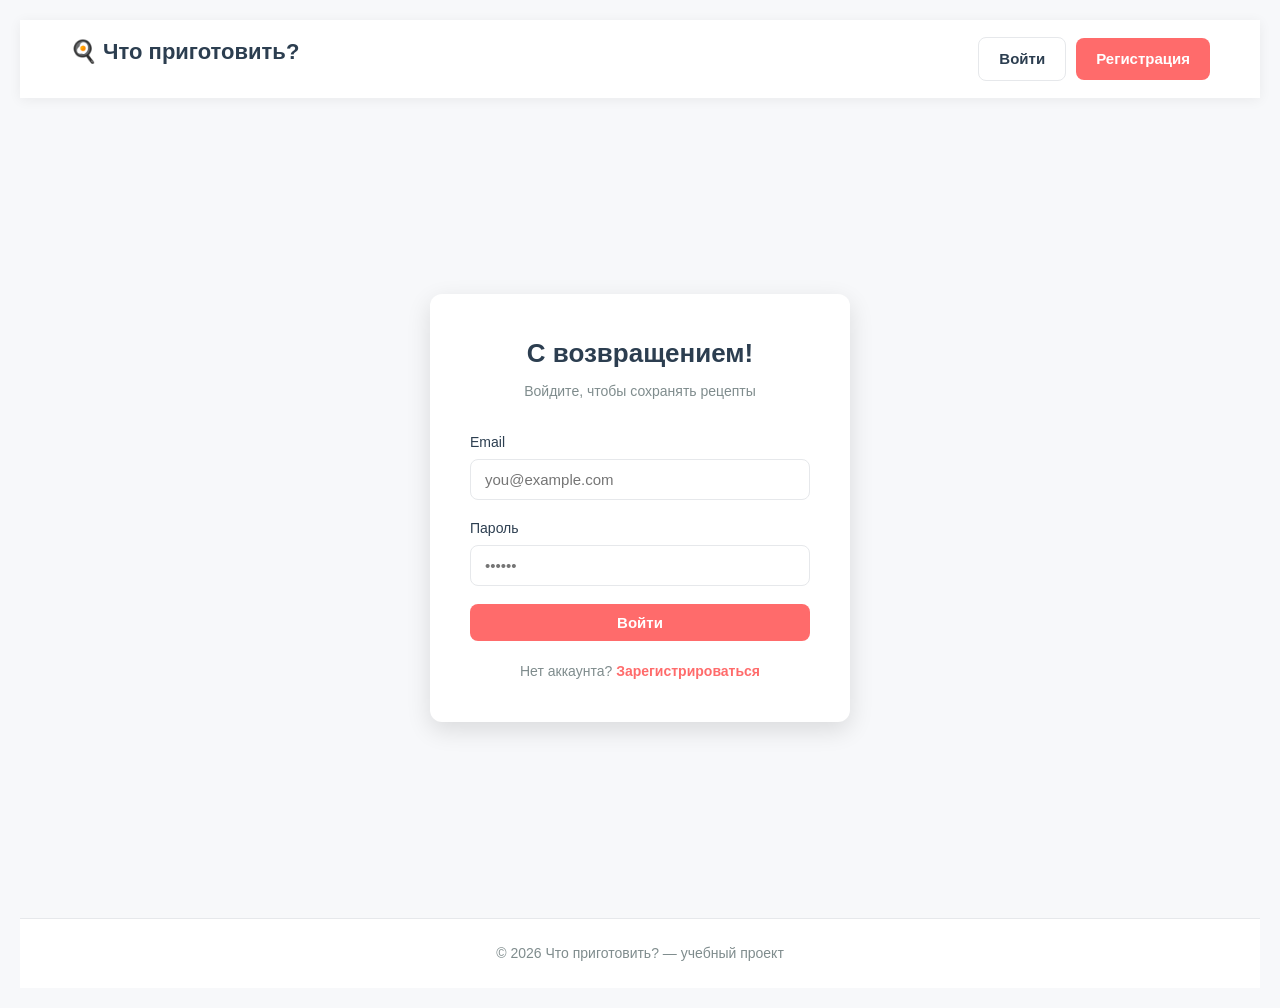
==== add-recipe.html @ a3bfb8cf "пофиксила кнопку на главной странице" ====
<!DOCTYPE html>
<html lang="ru">
<head>
    <meta charset="UTF-8">
    <meta name="viewport" content="width=device-width, initial-scale=1.0">
    <title>Добавить рецепт — Что приготовить?</title>
    <link rel="stylesheet" href="css/style.css">
</head>
<body>

    <header class="header">
        <div class="container header__inner">
            <h1 class="logo"><a href="index.html">🍳 Что приготовить?</a></h1>
            <div id="authBlock"></div>
        </div>
    </header>

    <main>
        <div class="container" style="max-width: 720px;">
            <h1 style="margin-bottom: 8px;">Добавить рецепт</h1>
            <p style="color: var(--color-text-light); margin-bottom: 24px;">
                Поделитесь своим любимым рецептом с сообществом
            </p>

            <div class="form-error" id="errorBox"></div>

            <form id="addRecipeForm" class="recipe-section">

                <div class="form-group">
                    <label for="title">Название рецепта *</label>
                    <input type="text" id="title" required placeholder="Например: Шарлотка с яблоками">
                </div>

                <div class="form-group">
                    <label for="image">Ссылка на фото</label>
                    <input type="url" id="image" placeholder="https://...">
                    <small style="color: var(--color-text-light); font-size: 12px;">
                        Вставьте ссылку на картинку из интернета
                    </small>
                </div>

                <div style="display: grid; grid-template-columns: 1fr 1fr; gap: 16px;">
                    <div class="form-group">
                        <label for="category">Категория *</label>
                        <select id="category" required>
                            <option value="">— выберите —</option>
                            <option value="breakfast">Завтрак</option>
                            <option value="dinner">Обед</option>
                            <option value="dessert">Десерт</option>
                            <option value="drinks">Напитки</option>
                        </select>
                    </div>

                    <div class="form-group">
                        <label for="difficulty">Сложность *</label>
                        <select id="difficulty" required>
                            <option value="easy">Легко</option>
                            <option value="medium">Средне</option>
                            <option value="hard">Сложно</option>
                        </select>
                    </div>
                </div>

                <div style="display: grid; grid-template-columns: 1fr 1fr; gap: 16px;">
                    <div class="form-group">
                        <label for="time">Время готовки (мин) *</label>
                        <input type="number" id="time" min="1" required placeholder="30">
                    </div>

                    <div class="form-group">
                        <label for="servings">Порции *</label>
                        <input type="number" id="servings" min="1" required placeholder="2">
                    </div>
                </div>

                <div class="form-group">
                    <label>Ингредиенты *</label>
                    <div id="ingredientsList"></div>
                    <button type="button" class="btn btn--ghost" id="addIngredient" style="margin-top: 8px;">
                        ➕ Добавить ингредиент
                    </button>
                </div>

                <div class="form-group">
                    <label>Шаги приготовления *</label>
                    <div id="stepsList"></div>
                    <button type="button" class="btn btn--ghost" id="addStep" style="margin-top: 8px;">
                        ➕ Добавить шаг
                    </button>
                </div>

                <div style="display: flex; gap: 12px; margin-top: 24px;">
                    <button type="submit" class="btn btn--primary">Сохранить рецепт</button>
                    <a href="index.html" class="btn btn--ghost">Отмена</a>
                </div>

            </form>
        </div>
    </main>

    <footer class="footer">
        <p>© 2026 Что приготовить? — учебный проект</p>
    </footer>

    <script src="js/data.js"></script>
    <script src="js/auth.js"></script>
    <script src="js/add-recipe.js"></script>
</body>
</html>
---- css/style.css ----
* {
    margin: 0;
    padding: 0;
    box-sizing: border-box;
    font-family: Arial, sans-serif;
}

body {
    background-color: #f9f9f9;
    padding: 20px;
}/* ============================================
   БАЗА
   ============================================ */
* {
  margin: 0;
  padding: 0;
  box-sizing: border-box;
}

:root {
  --color-primary: #ff6b6b;
  --color-primary-dark: #e85555;
  --color-text: #2c3e50;
  --color-text-light: #7f8c8d;
  --color-bg: #f7f8fa;
  --color-white: #ffffff;
  --color-border: #e6e8eb;
  --radius: 12px;
  --shadow: 0 2px 12px rgba(0, 0, 0, 0.06);
  --shadow-hover: 0 8px 24px rgba(0, 0, 0, 0.12);
}

body {
  font-family: 'Segoe UI', Arial, sans-serif;
  background: var(--color-bg);
  color: var(--color-text);
  line-height: 1.5;
  min-height: 100vh;
  display: flex;
  flex-direction: column;
}

a {
  color: inherit;
  text-decoration: none;
}

img {
  max-width: 100%;
  display: block;
}

.container {
  max-width: 1180px;
  margin: 0 auto;
  padding: 0 20px;
  width: 100%;
}

main {
  flex: 1;
  padding: 30px 20px 60px;
}

/* ============================================
   КНОПКИ
   ============================================ */
.btn {
  display: inline-block;
  padding: 10px 20px;
  border-radius: 8px;
  border: none;
  font-size: 15px;
  font-weight: 600;
  cursor: pointer;
  transition: all 0.2s;
  text-align: center;
  font-family: inherit;
}

.btn--primary {
  background: var(--color-primary);
  color: white;
}

.btn--primary:hover {
  background: var(--color-primary-dark);
}

.btn--ghost {
  background: transparent;
  color: var(--color-text);
  border: 1px solid var(--color-border);
}

.btn--ghost:hover {
  background: var(--color-white);
}

.btn--block {
  display: block;
  width: 100%;
}

.btn--danger {
  background: transparent;
  color: #e74c3c;
  border: 1px solid #e74c3c;
}

.btn--danger:hover {
  background: #e74c3c;
  color: white;
}

/* ============================================
   ШАПКА
   ============================================ */
.header {
  background: var(--color-white);
  box-shadow: var(--shadow);
  position: sticky;
  top: 0;
  z-index: 100;
}

.header__inner {
  display: flex;
  align-items: center;
  gap: 20px;
  padding: 15px 20px;
}

.logo {
  font-size: 22px;
  font-weight: 700;
  white-space: nowrap;
}

.logo a {
  color: var(--color-text);
}

.search {
  flex: 1;
  max-width: 400px;
  padding: 10px 16px;
  border: 1px solid var(--color-border);
  border-radius: 8px;
  font-size: 15px;
  font-family: inherit;
  outline: none;
  transition: border-color 0.2s;
}

.search:focus {
  border-color: var(--color-primary);
}

#authBlock {
  display: flex;
  align-items: center;
  gap: 10px;
  margin-left: auto;
}

/* Меню пользователя */
.user-menu {
  position: relative;
}

.user-menu__toggle {
  display: flex;
  align-items: center;
  gap: 8px;
  background: transparent;
  border: 1px solid var(--color-border);
  padding: 6px 12px;
  border-radius: 30px;
  cursor: pointer;
  font-family: inherit;
  font-size: 14px;
  transition: background 0.2s;
}

.user-menu__toggle:hover {
  background: var(--color-bg);
}

.user-avatar {
  width: 28px;
  height: 28px;
  border-radius: 50%;
  background: var(--color-primary);
  color: white;
  display: flex;
  align-items: center;
  justify-content: center;
  font-weight: 700;
  font-size: 14px;
}

.user-caret {
  font-size: 10px;
  color: var(--color-text-light);
}

.user-menu__dropdown {
  position: absolute;
  top: calc(100% + 8px);
  right: 0;
  background: white;
  border-radius: var(--radius);
  box-shadow: var(--shadow-hover);
  min-width: 200px;
  padding: 8px;
  display: none;
  flex-direction: column;
}

.user-menu__dropdown.open {
  display: flex;
}

.user-menu__dropdown a {
  padding: 10px 12px;
  border-radius: 8px;
  font-size: 14px;
  transition: background 0.15s;
}

.user-menu__dropdown a:hover {
  background: var(--color-bg);
}

.user-menu__dropdown hr {
  border: none;
  border-top: 1px solid var(--color-border);
  margin: 6px 0;
}

/* ============================================
   БАННЕР НА ГЛАВНОЙ
   ============================================ */
.hero {
  background: linear-gradient(135deg, #ff6b6b 0%, #ffa06b 100%);
  color: white;
  border-radius: var(--radius);
  padding: 50px 40px;
  margin-bottom: 30px;
  text-align: center;
}

.hero h2 {
  font-size: 32px;
  margin-bottom: 12px;
}

.hero p {
  font-size: 16px;
  opacity: 0.95;
  margin-bottom: 24px;
}

.hero .btn {
  background: white;
  color: var(--color-primary);
  font-weight: 700;
}

.hero .btn:hover {
  transform: translateY(-2px);
}

/* ============================================
   ФИЛЬТРЫ
   ============================================ */
.filters {
  display: flex;
  gap: 10px;
  flex-wrap: wrap;
  margin-bottom: 30px;
  justify-content: center;
}

.filter-btn {
  padding: 10px 22px;
  border: none;
  background: var(--color-white);
  color: var(--color-text);
  border-radius: 30px;
  cursor: pointer;
  font-size: 14px;
  font-weight: 500;
  font-family: inherit;
  transition: all 0.2s;
  box-shadow: var(--shadow);
}

.filter-btn:hover {
  transform: translateY(-2px);
}

.filter-btn.active {
  background: var(--color-primary);
  color: white;
}

/* ============================================
   СЕТКА И КАРТОЧКИ РЕЦЕПТОВ
   ============================================ */
.recipe-grid {
  display: grid;
  grid-template-columns: repeat(auto-fill, minmax(260px, 1fr));
  gap: 24px;
}

.recipe-card {
  background: white;
  border-radius: var(--radius);
  overflow: hidden;
  box-shadow: var(--shadow);
  transition: all 0.3s;
  cursor: pointer;
  display: flex;
  flex-direction: column;
  position: relative;
}

.recipe-card:hover {
  transform: translateY(-4px);
  box-shadow: var(--shadow-hover);
}

.recipe-card__image {
  position: relative;
  height: 180px;
  overflow: hidden;
}

.recipe-card__image img {
  width: 100%;
  height: 100%;
  object-fit: cover;
  transition: transform 0.4s;
}

.recipe-card:hover .recipe-card__image img {
  transform: scale(1.06);
}

.recipe-card__badge {
  position: absolute;
  top: 12px;
  left: 12px;
  background: rgba(255, 255, 255, 0.95);
  color: var(--color-text);
  padding: 5px 12px;
  border-radius: 20px;
  font-size: 12px;
  font-weight: 600;
}

.recipe-card__fav {
  position: absolute;
  top: 12px;
  right: 12px;
  width: 36px;
  height: 36px;
  border-radius: 50%;
  background: rgba(255, 255, 255, 0.95);
  border: none;
  cursor: pointer;
  font-size: 18px;
  display: flex;
  align-items: center;
  justify-content: center;
  transition: transform 0.2s;
}

.recipe-card__fav:hover {
  transform: scale(1.15);
}

.recipe-card__fav.active {
  color: var(--color-primary);
}

.recipe-card__body {
  padding: 16px;
  flex: 1;
  display: flex;
  flex-direction: column;
}

.recipe-card__title {
  font-size: 17px;
  font-weight: 600;
  margin-bottom: 8px;
  color: var(--color-text);
}

.recipe-card__meta {
  display: flex;
  align-items: center;
  gap: 12px;
  font-size: 13px;
  color: var(--color-text-light);
  margin-top: auto;
}

.recipe-card__rating {
  color: #f5a623;
  font-size: 14px;
}

.recipe-card__time {
  display: flex;
  align-items: center;
  gap: 4px;
}

/* ============================================
   СТРАНИЦА РЕЦЕПТА
   ============================================ */
.recipe-page {
  max-width: 900px;
  margin: 0 auto;
}

.recipe-hero {
  border-radius: var(--radius);
  overflow: hidden;
  margin-bottom: 30px;
  height: 400px;
}

.recipe-hero img {
  width: 100%;
  height: 100%;
  object-fit: cover;
}

.recipe-header {
  display: flex;
  justify-content: space-between;
  align-items: flex-start;
  gap: 20px;
  margin-bottom: 20px;
  flex-wrap: wrap;
}

.recipe-header h1 {
  font-size: 32px;
  margin-bottom: 10px;
}

.recipe-header__actions {
  display: flex;
  gap: 10px;
}

.recipe-stats {
  display: flex;
  gap: 24px;
  flex-wrap: wrap;
  padding: 20px;
  background: white;
  border-radius: var(--radius);
  margin-bottom: 30px;
  box-shadow: var(--shadow);
}

.recipe-stat {
  display: flex;
  flex-direction: column;
  gap: 4px;
}

.recipe-stat__label {
  font-size: 12px;
  color: var(--color-text-light);
  text-transform: uppercase;
  letter-spacing: 0.5px;
}

.recipe-stat__value {
  font-size: 18px;
  font-weight: 600;
}

.recipe-section {
  background: white;
  border-radius: var(--radius);
  padding: 28px;
  margin-bottom: 24px;
  box-shadow: var(--shadow);
}

.recipe-section h2 {
  font-size: 22px;
  margin-bottom: 18px;
}

.ingredients-list {
  list-style: none;
}

.ingredients-list li {
  padding: 10px 0;
  border-bottom: 1px solid var(--color-border);
  display: flex;
  align-items: center;
  gap: 10px;
}

.ingredients-list li:last-child {
  border-bottom: none;
}

.ingredients-list li::before {
  content: '•';
  color: var(--color-primary);
  font-size: 20px;
  font-weight: 700;
}

.steps-list {
  list-style: none;
  counter-reset: step;
}

.steps-list li {
  counter-increment: step;
  display: flex;
  gap: 16px;
  padding: 16px 0;
  border-bottom: 1px solid var(--color-border);
}

.steps-list li:last-child {
  border-bottom: none;
}

.steps-list li::before {
  content: counter(step);
  flex-shrink: 0;
  width: 32px;
  height: 32px;
  border-radius: 50%;
  background: var(--color-primary);
  color: white;
  display: flex;
  align-items: center;
  justify-content: center;
  font-weight: 700;
}

/* ============================================
   ФОРМЫ (логин, регистрация, добавление)
   ============================================ */
.auth-page {
  min-height: calc(100vh - 200px);
  display: flex;
  align-items: center;
  justify-content: center;
  padding: 40px 20px;
}

.auth-card {
  background: white;
  border-radius: var(--radius);
  box-shadow: var(--shadow-hover);
  padding: 40px;
  width: 100%;
  max-width: 420px;
}

.auth-card h1 {
  text-align: center;
  margin-bottom: 8px;
  font-size: 26px;
}

.auth-card__subtitle {
  text-align: center;
  color: var(--color-text-light);
  margin-bottom: 30px;
  font-size: 14px;
}

.form-group {
  margin-bottom: 18px;
}

.form-group label {
  display: block;
  margin-bottom: 6px;
  font-size: 14px;
  font-weight: 500;
}

.form-group input,
.form-group textarea,
.form-group select {
  width: 100%;
  padding: 11px 14px;
  border: 1px solid var(--color-border);
  border-radius: 8px;
  font-size: 15px;
  font-family: inherit;
  outline: none;
  transition: border-color 0.2s;
  background: white;
}

.form-group input:focus,
.form-group textarea:focus,
.form-group select:focus {
  border-color: var(--color-primary);
}

.form-group textarea {
  resize: vertical;
  min-height: 100px;
}

.form-error {
  background: #fee;
  color: #c0392b;
  padding: 10px 14px;
  border-radius: 8px;
  font-size: 14px;
  margin-bottom: 18px;
  display: none;
}

.form-error.show {
  display: block;
}

.form-footer {
  text-align: center;
  margin-top: 20px;
  font-size: 14px;
  color: var(--color-text-light);
}

.form-footer a {
  color: var(--color-primary);
  font-weight: 600;
}

/* ============================================
   ПУСТЫЕ СОСТОЯНИЯ
   ============================================ */
.empty-state {
  text-align: center;
  padding: 60px 20px;
  color: var(--color-text-light);
}

.empty-state__icon {
  font-size: 60px;
  margin-bottom: 16px;
}

.empty-state h2 {
  font-size: 22px;
  margin-bottom: 8px;
  color: var(--color-text);
}

.empty-state p {
  margin-bottom: 24px;
}

/* ============================================
   ПОДВАЛ
   ============================================ */
.footer {
  background: white;
  padding: 24px 20px;
  text-align: center;
  color: var(--color-text-light);
  font-size: 14px;
  border-top: 1px solid var(--color-border);
}

/* ============================================
   АДАПТИВ
   ============================================ */
@media (max-width: 768px) {
  .header__inner {
    flex-wrap: wrap;
    gap: 12px;
  }

  .search {
    order: 3;
    max-width: 100%;
    flex-basis: 100%;
  }

  .hero {
    padding: 36px 24px;
  }

  .hero h2 {
    font-size: 24px;
  }

  .recipe-grid {
    grid-template-columns: 1fr;
  }

  .recipe-header {
    flex-direction: column;
  }

  .recipe-header h1 {
    font-size: 24px;
  }

  .auth-card {
    padding: 28px 20px;
  }

  .user-name {
    display: none;
  }
}

header {
    text-align: center;
    margin-bottom: 30px;
}

header h1 {
    margin-bottom: 15px;
}

#searchInput {
    padding: 10px;
    width: 300px;
    border: 1px solid #ccc;
    border-radius: 5px;
}

.filters {
    display: flex;
    justify-content: center;
    gap: 10px;
    margin-bottom: 30px;
}

.filter-btn {
    padding: 10px 20px;
    border: none;
    background-color: #eee;
    cursor: pointer;
    border-radius: 20px;
    transition: background 0.3s;
}

.filter-btn.active {
    background-color: #ff6b6b;
    color: white;
}

.recipe-grid {
    display: grid;
    grid-template-columns: repeat(auto-fill, minmax(250px, 1fr));
    gap: 20px;
    max-width: 1000px;
    margin: 0 auto;
}

.recipe-card {
    background: white;
    border-radius: 10px;
    padding: 15px;
    box-shadow: 0 2px 5px rgba(0,0,0,0.1);
    text-align: center;
}

.recipe-card img {
    width: 100%;
    height: 150px;
    object-fit: cover;
    border-radius: 8px;
    margin-bottom: 10px;
}

.recipe-card h3 {
    margin-bottom: 5px;
}

.recipe-card p {
    color: #666;
    font-size: 14px;
}
.back-link {
  display: inline-block;
  margin-bottom: 20px;
  color: var(--color-text-light);
  font-size: 14px;
  transition: color 0.2s;
}

.back-link:hover {
  color: var(--color-primary);
}

.recipe-header__actions .btn {
  white-space: nowrap;
}
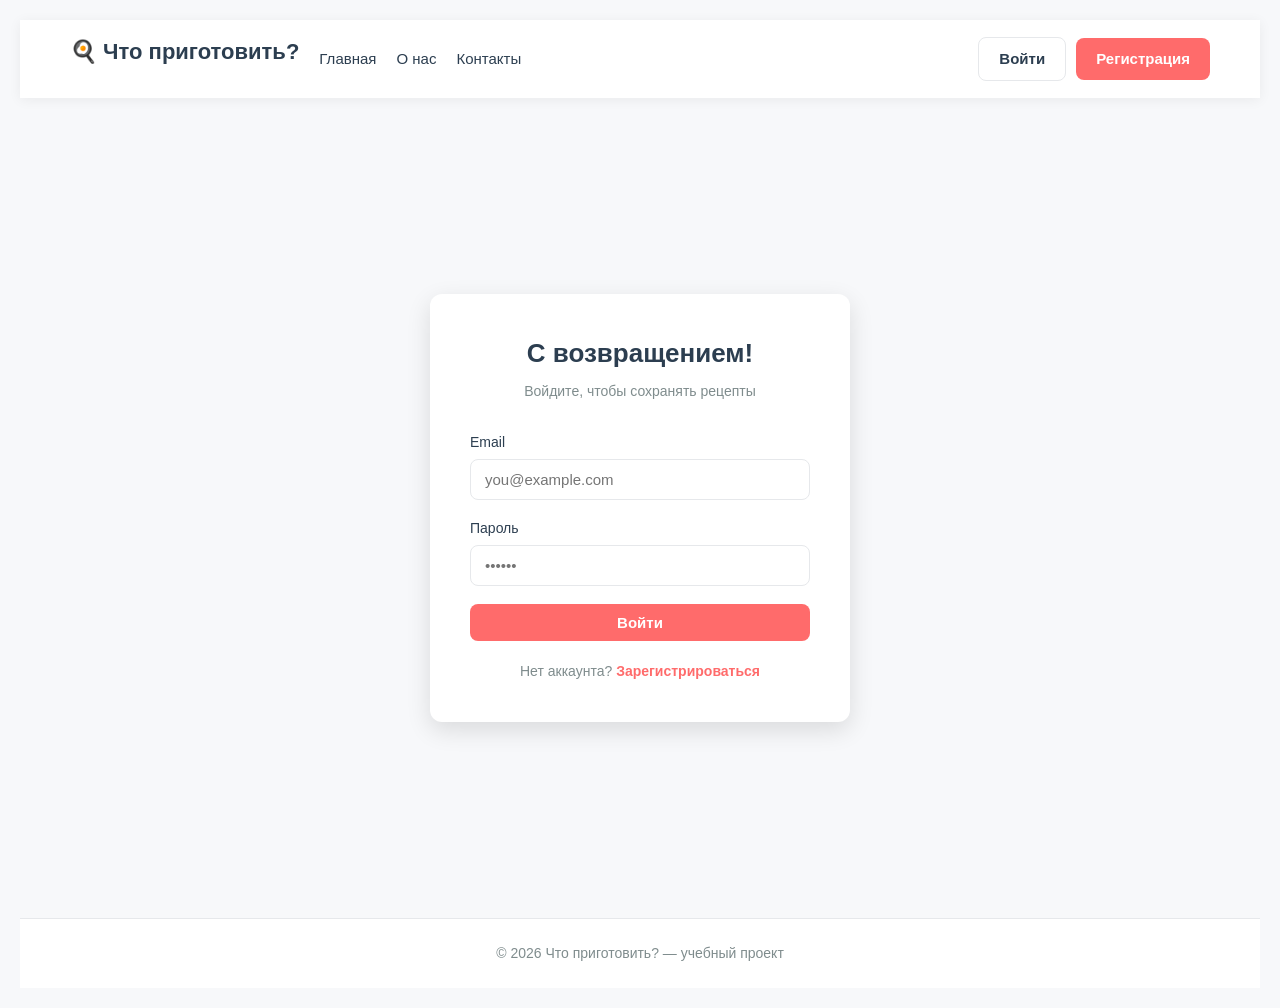
==== commit 0d809d3c: "добавлена страница о нас и контакты" ====
--- a/add-recipe.html
+++ b/add-recipe.html
@@ -11,6 +11,11 @@
     <header class="header">
         <div class="container header__inner">
             <h1 class="logo"><a href="index.html">🍳 Что приготовить?</a></h1>
+            <nav class="nav">
+                <a href="index.html">Главная</a>
+                <a href="about.html">О нас</a>
+                <a href="contacts.html">Контакты</a>
+            </nav>
             <div id="authBlock"></div>
         </div>
     </header>
--- a/css/style.css
+++ b/css/style.css
@@ -814,4 +814,172 @@
 
 .recipe-header__actions .btn {
   white-space: nowrap;
+}
+/* ============================================
+   НАВИГАЦИЯ В ШАПКЕ
+   ============================================ */
+.nav {
+  display: flex;
+  gap: 20px;
+  align-items: center;
+}
+
+.nav a {
+  font-size: 15px;
+  color: var(--color-text);
+  transition: color 0.2s;
+  white-space: nowrap;
+}
+
+.nav a:hover,
+.nav a.active {
+  color: var(--color-primary);
+}
+
+/* ============================================
+   СТРАНИЦА "О НАС"
+   ============================================ */
+.about-page {
+  max-width: 800px;
+  margin: 0 auto;
+}
+
+.about-page h1 {
+  margin-bottom: 16px;
+}
+
+.about-page .lead {
+  font-size: 18px;
+  color: var(--color-text-light);
+  margin-bottom: 40px;
+}
+
+.about-section {
+  background: white;
+  border-radius: var(--radius);
+  padding: 28px;
+  margin-bottom: 20px;
+  box-shadow: var(--shadow);
+}
+
+.about-section h2 {
+  font-size: 20px;
+  margin-bottom: 14px;
+}
+
+.about-section p {
+  margin-bottom: 12px;
+  line-height: 1.7;
+}
+
+.about-section ul {
+  margin-left: 20px;
+  line-height: 1.8;
+}
+
+.about-features {
+  display: grid;
+  grid-template-columns: repeat(auto-fill, minmax(220px, 1fr));
+  gap: 16px;
+  margin-top: 20px;
+}
+
+.about-feature {
+  background: var(--color-bg);
+  padding: 20px;
+  border-radius: var(--radius);
+  text-align: center;
+}
+
+.about-feature__icon {
+  font-size: 32px;
+  margin-bottom: 10px;
+}
+
+.about-feature h3 {
+  font-size: 16px;
+  margin-bottom: 6px;
+}
+
+.about-feature p {
+  font-size: 13px;
+  color: var(--color-text-light);
+  margin: 0;
+}
+
+/* ============================================
+   СТРАНИЦА КОНТАКТОВ
+   ============================================ */
+.contacts-page {
+  max-width: 900px;
+  margin: 0 auto;
+}
+
+.contacts-page h1 {
+  margin-bottom: 8px;
+}
+
+.contacts-page .lead {
+  color: var(--color-text-light);
+  margin-bottom: 30px;
+}
+
+.contacts-grid {
+  display: grid;
+  grid-template-columns: 1fr 1fr;
+  gap: 24px;
+}
+
+.contact-card {
+  background: white;
+  border-radius: var(--radius);
+  padding: 24px;
+  box-shadow: var(--shadow);
+  display: flex;
+  gap: 16px;
+  align-items: flex-start;
+}
+
+.contact-card__icon {
+  font-size: 28px;
+  flex-shrink: 0;
+}
+
+.contact-card h3 {
+  font-size: 16px;
+  margin-bottom: 4px;
+}
+
+.contact-card p {
+  font-size: 14px;
+  color: var(--color-text-light);
+  margin: 0;
+  word-break: break-word;
+}
+
+.contact-card a {
+  color: var(--color-primary);
+}
+
+/* ============================================
+   АДАПТИВ
+   ============================================ */
+@media (max-width: 768px) {
+  .nav {
+    gap: 12px;
+  }
+
+  .nav a {
+    font-size: 13px;
+  }
+
+  .contacts-grid {
+    grid-template-columns: 1fr;
+  }
+}
+
+@media (max-width: 560px) {
+  .nav {
+    display: none;
+  }
 }
